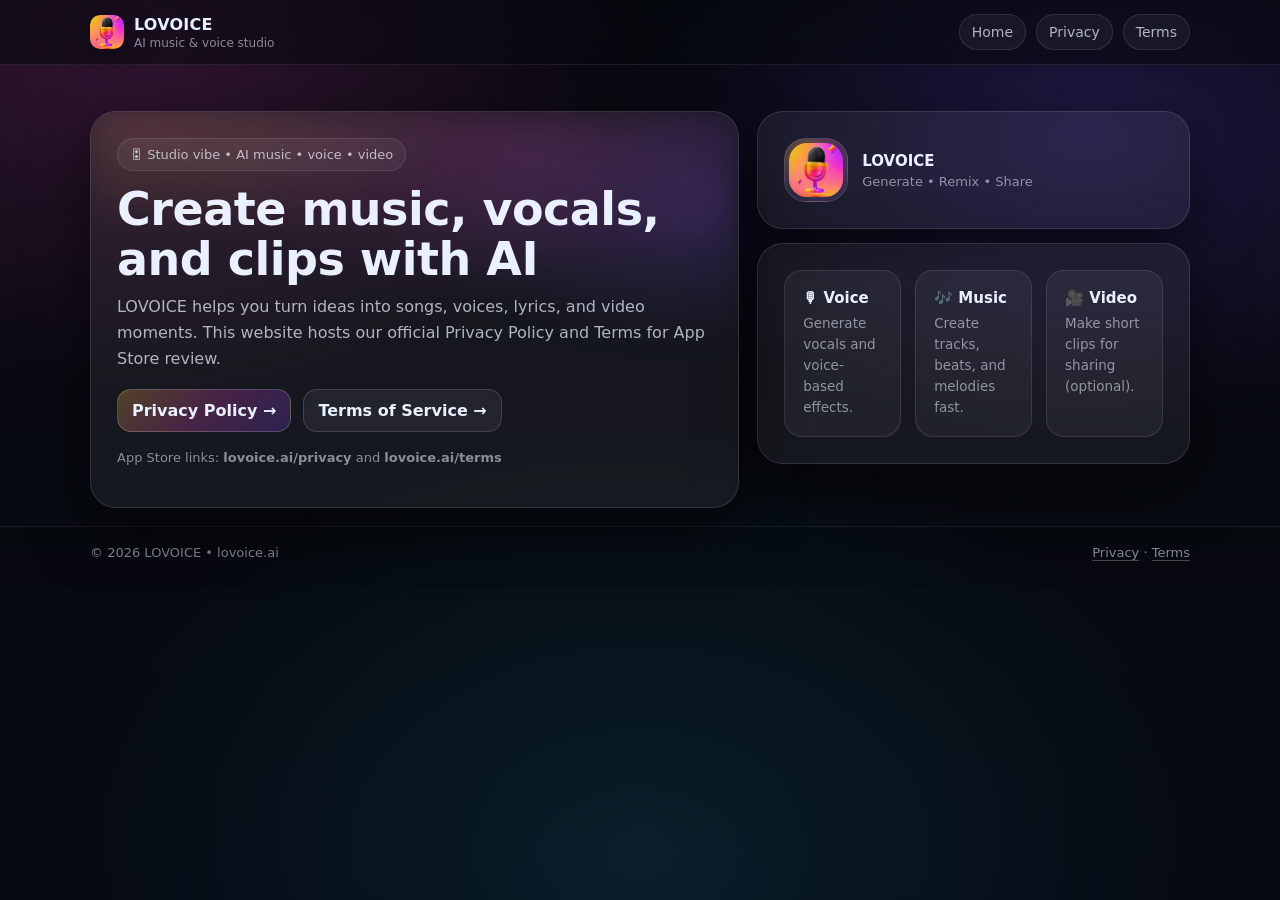
==== index.html @ ddf492e7 "first commit" ====
<!doctype html>
<html lang="en">
<head>
  <meta charset="utf-8" />
  <meta name="viewport" content="width=device-width, initial-scale=1" />
  <title>LOVOICE — AI Music & Voice Studio</title>
  <meta name="description" content="LOVOICE is an AI music & voice studio. Generate songs, vocals, lyrics, and video clips." />
  <meta property="og:title" content="LOVOICE — AI Music & Voice Studio" />
  <meta property="og:description" content="Generate songs, vocals, lyrics, and video clips with AI." />
  <meta property="og:type" content="website" />
  <meta property="og:image" content="/assets/logo.png" />
  <link rel="icon" href="/assets/logo.png" />
  <link rel="stylesheet" href="/assets/styles.css" />
</head>
<body>
  <header class="topbar">
    <div class="container">
      <nav class="nav">
        <a class="brand" href="/index.html">
          <img src="/assets/logo.png" alt="LOVOICE logo">
          <div>
            <div class="name">LOVOICE</div>
            <span class="tag">AI music & voice studio</span>
          </div>
        </a>

        <div class="menu">
          <a class="pill" data-nav href="/index.html">Home</a>
          <a class="pill" data-nav href="/privacy.html">Privacy</a>
          <a class="pill" data-nav href="/terms.html">Terms</a>
        </div>
      </nav>
    </div>
  </header>

  <main class="container hero">
    <div class="heroGrid">
      <section class="card glow">
        <div class="cardInner">
          <div class="kicker">🎛 Studio vibe • AI music • voice • video</div>
          <h1>Create music, vocals, and clips with AI</h1>
          <p class="lead">
            LOVOICE helps you turn ideas into songs, voices, lyrics, and video moments.
            This website hosts our official Privacy Policy and Terms for App Store review.
          </p>

          <div class="actions">
            <a class="btn primary" href="/privacy.html">Privacy Policy →</a>
            <a class="btn" href="/terms.html">Terms of Service →</a>
          </div>

          <p class="small" style="margin-top:16px; color:rgba(234,240,255,.55); font-size:13px; line-height:1.55;">
            App Store links: <strong>lovoice.ai/privacy</strong> and <strong>lovoice.ai/terms</strong>
          </p>
        </div>
      </section>

      <aside class="side">
        <div class="card">
          <div class="cardInner mini">
            <div class="miniLogo">
              <img src="/assets/logo.png" alt="LOVOICE icon">
            </div>
            <div class="miniText">
              <strong>LOVOICE</strong>
              <span>Generate • Remix • Share</span>
            </div>
          </div>
        </div>

        <div class="card">
          <div class="cardInner">
            <div class="grid3">
              <div class="feature">
                <h3>🎙 Voice</h3>
                <p>Generate vocals and voice-based effects.</p>
              </div>
              <div class="feature">
                <h3>🎶 Music</h3>
                <p>Create tracks, beats, and melodies fast.</p>
              </div>
              <div class="feature">
                <h3>🎥 Video</h3>
                <p>Make short clips for sharing (optional).</p>
              </div>
            </div>
          </div>
        </div>
      </aside>
    </div>
  </main>

  <footer class="footer">
    <div class="container">
      <div class="footerRow">
        <div>© <span data-year></span> LOVOICE • lovoice.ai</div>
        <div>
          <a href="/privacy.html">Privacy</a> ·
          <a href="/terms.html">Terms</a>
        </div>
      </div>
    </div>
  </footer>

  <script src="/assets/app.js"></script>
</body>
</html>
---- assets/styles.css ----
:root{
  --bg:#070A10;
  --text:#EAF0FF;
  --muted: rgba(234,240,255,.72);
  --muted2: rgba(234,240,255,.55);
  --panel: rgba(255,255,255,.06);
  --panel2: rgba(255,255,255,.08);
  --border: rgba(255,255,255,.12);
  --shadow: 0 20px 60px rgba(0,0,0,.55);
  --r: 18px;
  --r2: 26px;

  --g1:#FFB84A;
  --g2:#FF4FD8;
  --g3:#7C4DFF;
  --g4:#20E3FF;
}

*{box-sizing:border-box}
html,body{height:100%}
body{
  margin:0;
  font-family:-apple-system,BlinkMacSystemFont,"SF Pro Text","SF Pro Display",Inter,system-ui,Segoe UI,Roboto,Arial,sans-serif;
  background:
    radial-gradient(900px 600px at 10% 5%, rgba(255,79,216,.18), transparent 60%),
    radial-gradient(800px 500px at 85% 15%, rgba(124,77,255,.22), transparent 60%),
    radial-gradient(1000px 700px at 50% 95%, rgba(32,227,255,.10), transparent 60%),
    linear-gradient(180deg, #05070C, #070A10 55%, #060812);
  color:var(--text);
  overflow-x:hidden;
}

a{color:inherit; text-decoration:none}
a:hover{opacity:.95}

.container{
  width:min(1100px, 92vw);
  margin:0 auto;
}

.topbar{
  position:sticky; top:0; z-index:50;
  backdrop-filter: blur(14px);
  -webkit-backdrop-filter: blur(14px);
  background: rgba(7,10,16,.55);
  border-bottom: 1px solid rgba(255,255,255,.08);
}

.nav{
  display:flex;
  align-items:center;
  justify-content:space-between;
  gap:16px;
  padding:14px 0;
}

.brand{
  display:flex; align-items:center; gap:10px;
  min-width: 170px;
}
.brand img{
  width:34px; height:34px; border-radius:10px;
  box-shadow: 0 10px 30px rgba(0,0,0,.35);
}
.brand .name{font-weight:800; letter-spacing:.2px;}
.brand .tag{
  display:block;
  font-size:12px;
  color:var(--muted2);
  margin-top:2px;
}

.menu{
  display:flex; align-items:center; gap:10px;
  flex-wrap:wrap;
  justify-content:flex-end;
}
.pill{
  padding:9px 12px;
  border:1px solid rgba(255,255,255,.10);
  background: rgba(255,255,255,.05);
  border-radius: 999px;
  color: var(--muted);
  font-size: 14px;
}
.pill.active{
  color: var(--text);
  border-color: rgba(255,255,255,.18);
  background: rgba(255,255,255,.09);
}
.pill.cta{
  border: 1px solid rgba(255,255,255,.16);
  background: linear-gradient(135deg, rgba(255,184,74,.20), rgba(255,79,216,.18), rgba(124,77,255,.18));
  color: var(--text);
}

.hero{
  padding: 46px 0 18px;
}
.heroGrid{
  display:grid;
  grid-template-columns: 1.2fr .8fr;
  gap: 18px;
  align-items:stretch;
}
@media (max-width: 900px){
  .heroGrid{grid-template-columns: 1fr;}
}

.card{
  border:1px solid rgba(255,255,255,.12);
  background: rgba(255,255,255,.06);
  border-radius: var(--r2);
  box-shadow: var(--shadow);
  overflow:hidden;
}
.cardInner{ padding: 26px; }

.glow{ position:relative; }
.glow:before{
  content:"";
  position:absolute; inset:-2px;
  background:
    radial-gradient(500px 200px at 10% 0%, rgba(255,184,74,.22), transparent 65%),
    radial-gradient(500px 220px at 65% 10%, rgba(255,79,216,.20), transparent 65%),
    radial-gradient(520px 240px at 95% 25%, rgba(124,77,255,.22), transparent 60%);
  filter: blur(18px);
  opacity:.85;
  z-index:-1;
}

.kicker{
  display:inline-flex;
  align-items:center;
  gap:10px;
  font-size:13px;
  color: var(--muted);
  padding: 8px 12px;
  border-radius: 999px;
  background: rgba(255,255,255,.05);
  border:1px solid rgba(255,255,255,.10);
}

h1{
  margin: 14px 0 10px;
  font-size: clamp(30px, 3.6vw, 46px);
  line-height: 1.08;
  letter-spacing: -.5px;
}
.lead{
  margin: 0 0 18px;
  color: var(--muted);
  font-size: 16px;
  line-height: 1.6;
  max-width: 62ch;
}

.actions{
  display:flex; gap:12px; flex-wrap:wrap;
  margin-top: 18px;
}
.btn{
  display:inline-flex;
  align-items:center;
  gap:10px;
  padding: 11px 14px;
  border-radius: 14px;
  border: 1px solid rgba(255,255,255,.14);
  background: rgba(255,255,255,.06);
  color: var(--text);
  font-weight: 700;
}
.btn.primary{
  background: linear-gradient(135deg, rgba(255,184,74,.26), rgba(255,79,216,.22), rgba(124,77,255,.22));
  border-color: rgba(255,255,255,.18);
}
.btn:hover{transform: translateY(-1px)}
.btn:active{transform: translateY(0px)}

.side{display:flex; flex-direction:column; gap: 14px; height:100%;}

.mini{
  display:flex;
  gap:14px;
  align-items:center;
}
.miniLogo{
  width:64px; height:64px;
  border-radius: 22px;
  background:
    radial-gradient(circle at 30% 30%, rgba(255,184,74,.35), transparent 60%),
    radial-gradient(circle at 70% 30%, rgba(255,79,216,.28), transparent 60%),
    radial-gradient(circle at 55% 70%, rgba(124,77,255,.28), transparent 60%),
    rgba(255,255,255,.06);
  border:1px solid rgba(255,255,255,.12);
  display:flex; align-items:center; justify-content:center;
  overflow:hidden;
}
.miniLogo img{width: 54px; height:54px; border-radius: 18px}
.miniText strong{display:block; font-size:15px}
.miniText span{display:block; color: var(--muted2); font-size:13px; margin-top:4px}

.grid3{
  display:grid;
  grid-template-columns: repeat(3, 1fr);
  gap: 14px;
}
@media (max-width: 900px){ .grid3{grid-template-columns: 1fr; } }

.feature{
  padding: 18px;
  border-radius: var(--r);
  border: 1px solid rgba(255,255,255,.10);
  background: rgba(255,255,255,.05);
}
.feature h3{margin: 0 0 6px; font-size: 15px;}
.feature p{margin:0; color: var(--muted2); font-size: 13.5px; line-height: 1.55;}

.page{ padding: 26px 0 56px; }
.doc{ padding: 26px; }
.doc h1{margin:0 0 10px; font-size: 30px; letter-spacing: -.3px;}
.doc h2{margin: 22px 0 8px; font-size: 16px;}
.doc p, .doc li{color: var(--muted); line-height: 1.7; font-size: 14.5px;}
.doc ul{padding-left: 20px}
.doc .small{color: var(--muted2); font-size: 13px;}

.footer{
  padding: 18px 0 28px;
  border-top: 1px solid rgba(255,255,255,.08);
  background: rgba(0,0,0,.10);
}
.footerRow{
  display:flex;
  align-items:center;
  justify-content:space-between;
  gap:12px;
  flex-wrap:wrap;
  color: var(--muted2);
  font-size: 13px;
}
.footer a{
  text-decoration: underline;
  text-decoration-color: rgba(255,255,255,.25);
  text-underline-offset: 3px;
}
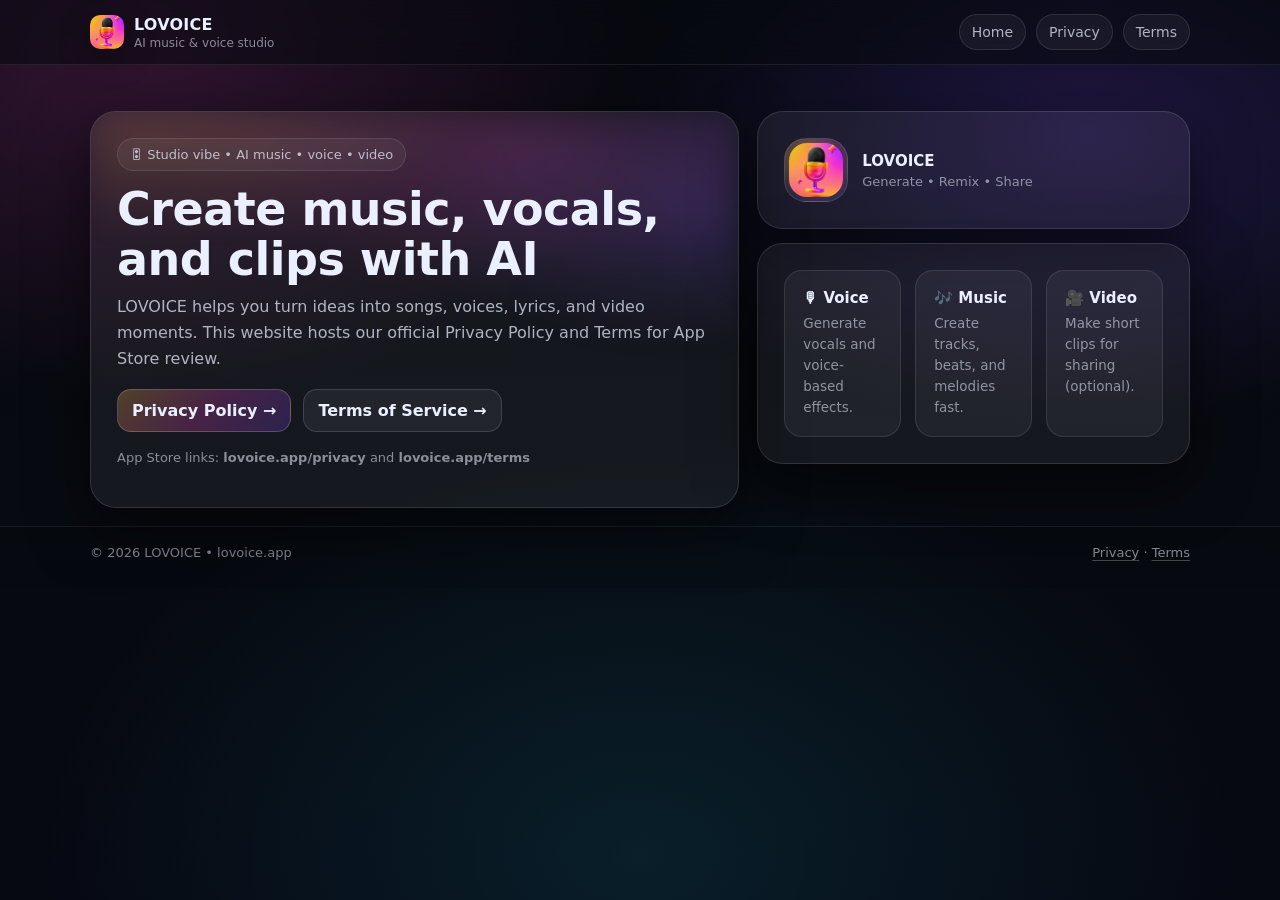
==== commit 2458ef03: "Update index.html lovoice.app" ====
--- a/index.html
+++ b/index.html
@@ -50,7 +50,7 @@
           </div>
 
           <p class="small" style="margin-top:16px; color:rgba(234,240,255,.55); font-size:13px; line-height:1.55;">
-            App Store links: <strong>lovoice.ai/privacy</strong> and <strong>lovoice.ai/terms</strong>
+            App Store links: <strong>lovoice.app/privacy</strong> and <strong>lovoice.app/terms</strong>
           </p>
         </div>
       </section>
@@ -93,7 +93,7 @@
   <footer class="footer">
     <div class="container">
       <div class="footerRow">
-        <div>© <span data-year></span> LOVOICE • lovoice.ai</div>
+        <div>© <span data-year></span> LOVOICE • lovoice.app</div>
         <div>
           <a href="/privacy.html">Privacy</a> ·
           <a href="/terms.html">Terms</a>
